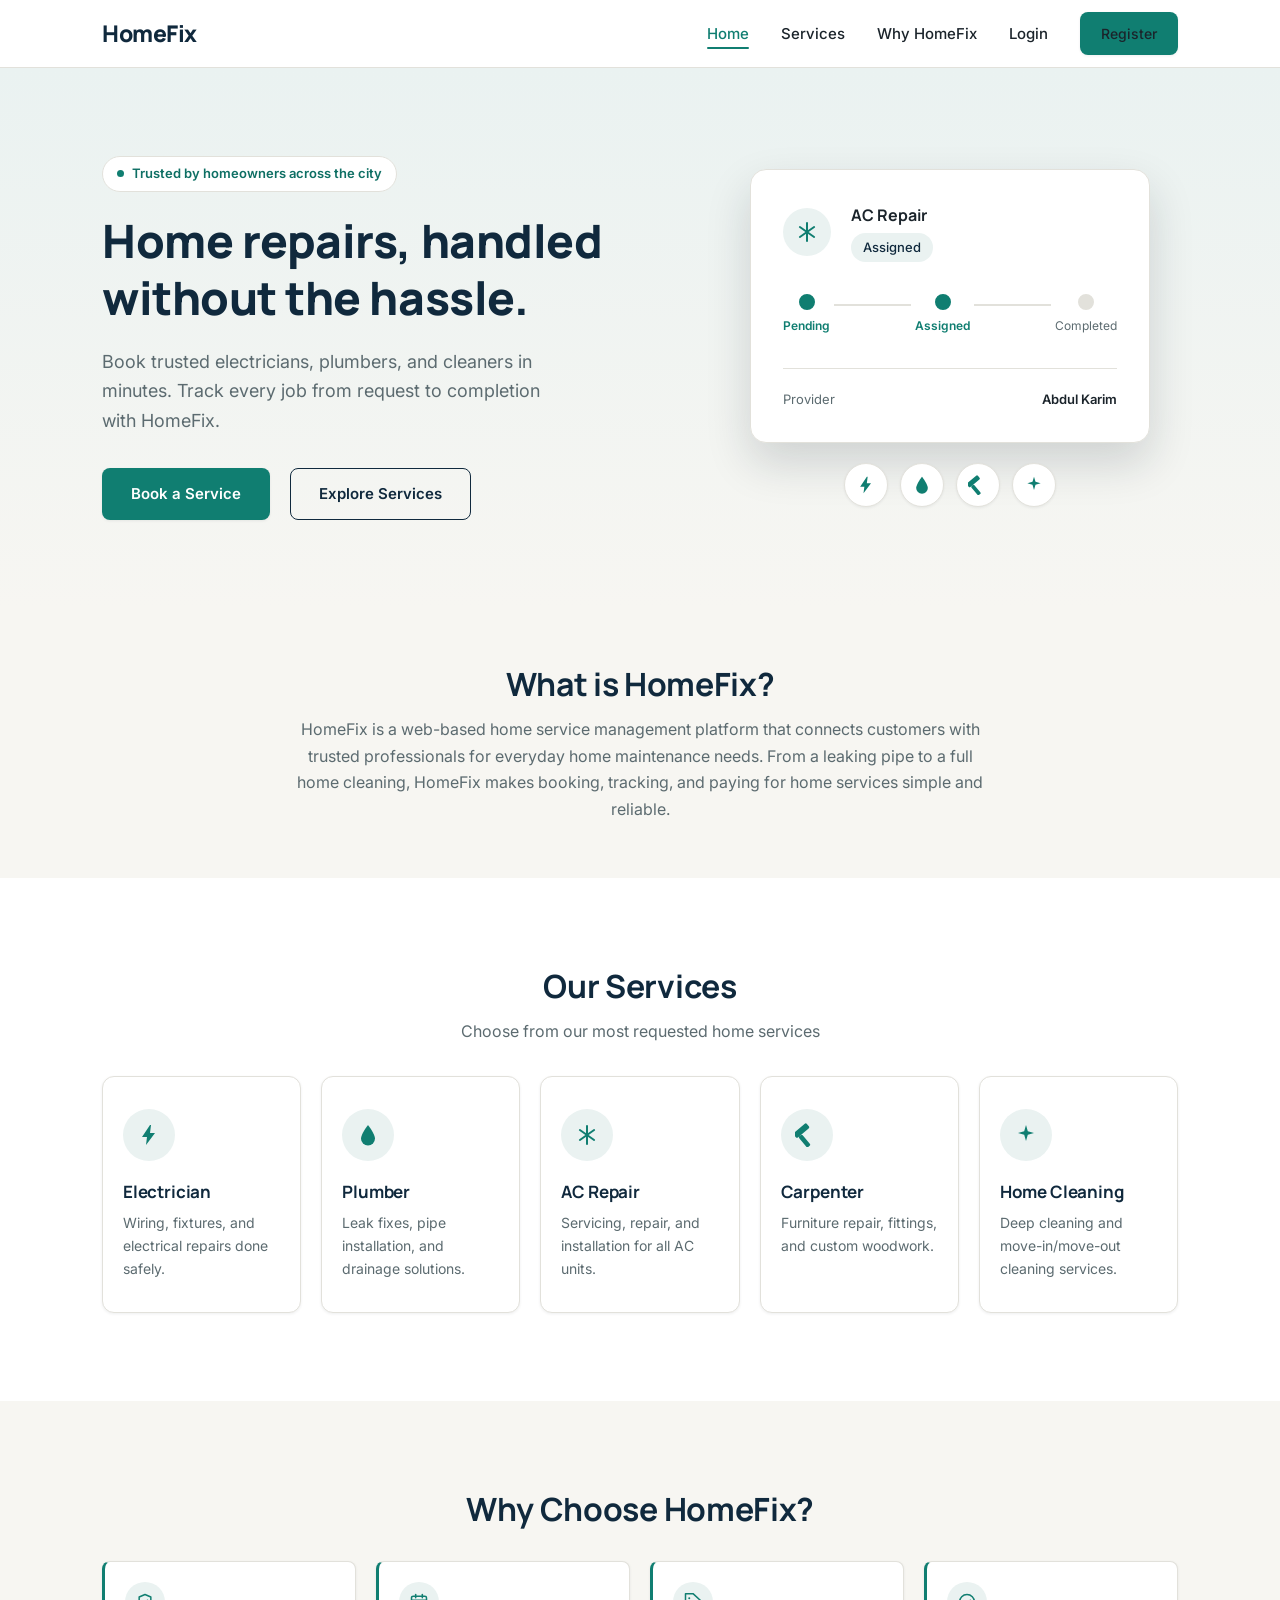
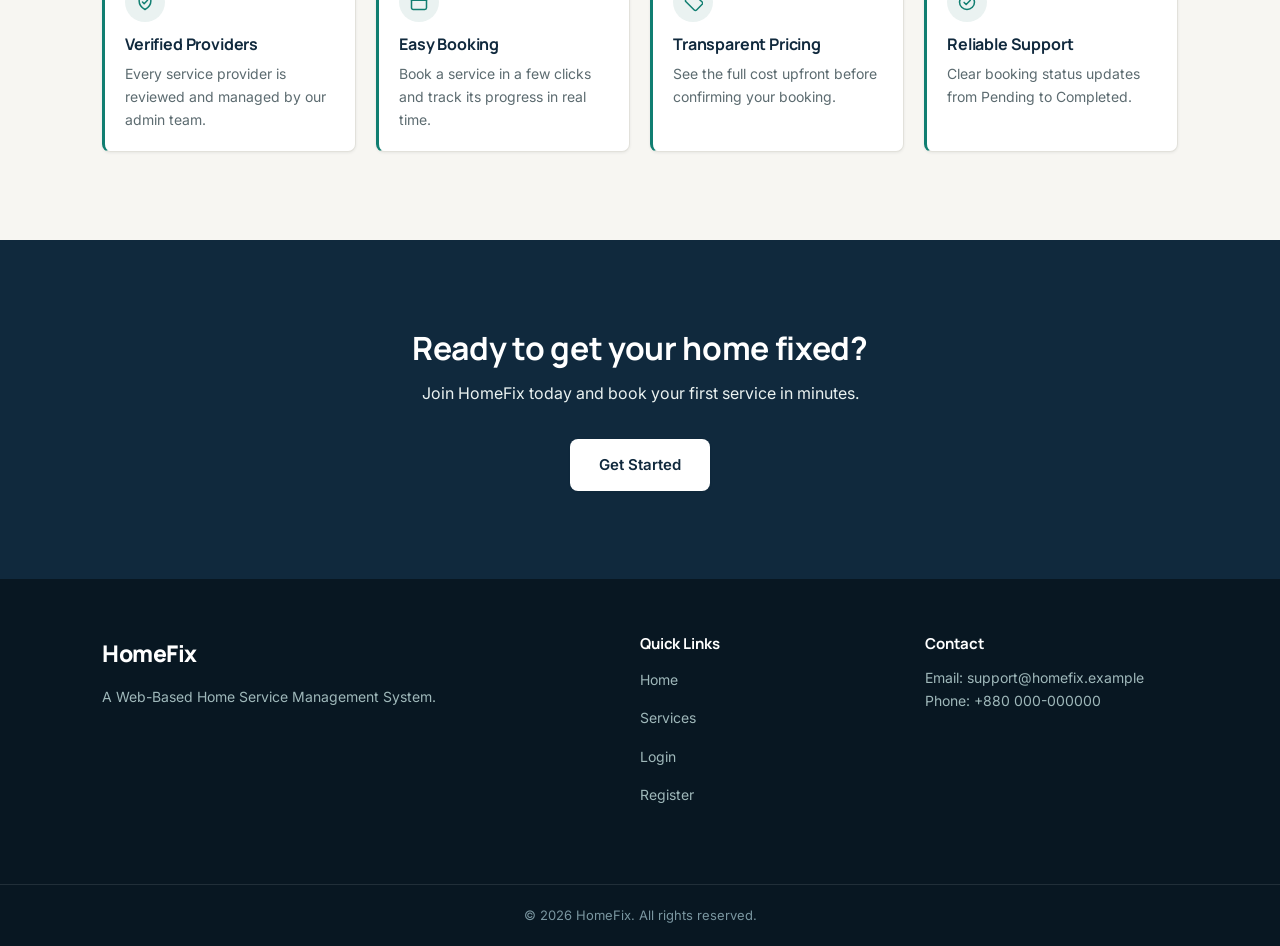
==== index.html @ 68b49975 "Upgrade HomeFix frontend and admin panel" ====
<!DOCTYPE html>
<html lang="en">
<head>
  <meta charset="UTF-8">
  <meta name="viewport" content="width=device-width, initial-scale=1.0">
  <title>HomeFix - Home Service Management System</title>

  <!-- Google Fonts: Manrope for headings, Inter for body text -->
  <link rel="preconnect" href="https://fonts.googleapis.com">
  <link href="https://fonts.googleapis.com/css2?family=Manrope:wght@600;700;800&family=Inter:wght@400;500;600&display=swap" rel="stylesheet">

  <!-- Link to our main stylesheet -->
  <link rel="stylesheet" href="css/style.css">
</head>
<body>

  <!-- ============================= -->
  <!-- HEADER / NAVIGATION BAR       -->
  <!-- ============================= -->
  <header class="site-header">
    <nav class="navbar">

      <!-- Logo / Site name -->
      <a href="index.html" class="logo">HomeFix</a>

      <!-- Navigation links (shown on desktop, toggled on mobile) -->
      <ul class="nav-links" id="navLinks">
        <li><a href="index.html" class="nav-active">Home</a></li>
        <li><a href="#services">Services</a></li>
        <li><a href="#why-us">Why HomeFix</a></li>
        <li><a href="login.html">Login</a></li>
        <li><a href="register.html" class="btn btn-primary">Register</a></li>
      </ul>

      <!-- Hamburger button for mobile menu -->
      <button class="nav-toggle" id="navToggle" aria-label="Toggle navigation menu" aria-expanded="false">
        <span></span>
        <span></span>
        <span></span>
      </button>

    </nav>
  </header>


  <!-- ============================= -->
  <!-- HERO SECTION                  -->
  <!-- ============================= -->
  <section class="hero">
    <div class="container">

      <div class="hero-content">
        <span class="hero-eyebrow">Trusted by homeowners across the city</span>
        <h1>Home repairs, handled without the hassle.</h1>
        <p>
          Book trusted electricians, plumbers, and cleaners in minutes.
          Track every job from request to completion with HomeFix.
        </p>
        <div class="hero-buttons">
          <a href="services.html" class="btn btn-primary">Book a Service</a>
          <a href="#services" class="btn btn-secondary">Explore Services</a>
        </div>
      </div>

      <!-- A small "product preview" card instead of a stock photo -->
      <div class="hero-visual">
        <div class="hero-visual-card">
          <div class="hero-visual-top">
            <div class="hero-visual-icon">
              <svg aria-hidden="true" viewBox="0 0 24 24" fill="none" stroke="currentColor" stroke-width="2" stroke-linecap="round"><line x1="12" y1="3" x2="12" y2="21"/><line x1="4.9" y1="7" x2="19.1" y2="17"/><line x1="19.1" y1="7" x2="4.9" y2="17"/></svg>
            </div>
            <div>
              <strong>AC Repair</strong>
              <span class="badge badge-assigned">Assigned</span>
            </div>
          </div>

          <div class="status-tracker hero-visual-tracker">
            <div class="status-step status-complete" data-step="Pending">
              <span class="status-dot"></span>
              <span class="status-label">Pending</span>
            </div>
            <div class="status-line"></div>
            <div class="status-step status-complete" data-step="Assigned">
              <span class="status-dot"></span>
              <span class="status-label">Assigned</span>
            </div>
            <div class="status-line"></div>
            <div class="status-step" data-step="Completed">
              <span class="status-dot"></span>
              <span class="status-label">Completed</span>
            </div>
          </div>

          <div class="hero-visual-provider">
            <span>Provider</span>
            <strong>Abdul Karim</strong>
          </div>
        </div>

        <div class="hero-visual-chips">
          <span class="hero-visual-chip" title="Electrician">
            <svg aria-hidden="true" viewBox="0 0 24 24" fill="currentColor"><path d="M13 2L5 14h5l-1 8 9-12h-5l1-8z"/></svg>
          </span>
          <span class="hero-visual-chip" title="Plumber">
            <svg aria-hidden="true" viewBox="0 0 24 24" fill="currentColor"><path d="M12 2C12 2 5 11 5 15.5a7 7 0 0 0 14 0C19 11 12 2 12 2z"/></svg>
          </span>
          <span class="hero-visual-chip" title="Carpenter">
            <svg aria-hidden="true" viewBox="0 0 24 24" fill="currentColor"><g transform="rotate(-40 12 12)"><rect x="2" y="2" width="17" height="6" rx="1.5"/><rect x="4" y="8" width="4.5" height="14" rx="1.5"/></g></svg>
          </span>
          <span class="hero-visual-chip" title="Home Cleaning">
            <svg aria-hidden="true" viewBox="0 0 24 24" fill="currentColor"><path d="M12 2l1.8 6.2L20 10l-6.2 1.8L12 18l-1.8-6.2L4 10l6.2-1.8z"/></svg>
          </span>
        </div>
      </div>

    </div>
  </section>


  <!-- ============================= -->
  <!-- SHORT INTRODUCTION SECTION    -->
  <!-- ============================= -->
  <section class="intro">
    <div class="container">
      <h2>What is HomeFix?</h2>
      <p>
        HomeFix is a web-based home service management platform that connects
        customers with trusted professionals for everyday home maintenance needs.
        From a leaking pipe to a full home cleaning, HomeFix makes booking,
        tracking, and paying for home services simple and reliable.
      </p>
    </div>
  </section>


  <!-- ============================= -->
  <!-- SERVICES PREVIEW SECTION      -->
  <!-- ============================= -->
  <section class="services" id="services">
    <div class="container">
      <h2>Our Services</h2>
      <p class="section-subtitle">Choose from our most requested home services</p>

      <div class="services-grid">

        <!-- Service Card: Electrician -->
        <div class="service-card">
          <div class="service-icon"><svg aria-hidden="true" viewBox="0 0 24 24" fill="currentColor" width="24" height="24"><path d="M13 2L5 14h5l-1 8 9-12h-5l1-8z"/></svg></div>
          <h3>Electrician</h3>
          <p>Wiring, fixtures, and electrical repairs done safely.</p>
        </div>

        <!-- Service Card: Plumber -->
        <div class="service-card">
          <div class="service-icon"><svg aria-hidden="true" viewBox="0 0 24 24" fill="currentColor" width="24" height="24"><path d="M12 2C12 2 5 11 5 15.5a7 7 0 0 0 14 0C19 11 12 2 12 2z"/></svg></div>
          <h3>Plumber</h3>
          <p>Leak fixes, pipe installation, and drainage solutions.</p>
        </div>

        <!-- Service Card: AC Repair -->
        <div class="service-card">
          <div class="service-icon"><svg aria-hidden="true" viewBox="0 0 24 24" fill="none" stroke="currentColor" stroke-width="2" stroke-linecap="round" width="24" height="24"><line x1="12" y1="3" x2="12" y2="21"/><line x1="4.9" y1="7" x2="19.1" y2="17"/><line x1="19.1" y1="7" x2="4.9" y2="17"/></svg></div>
          <h3>AC Repair</h3>
          <p>Servicing, repair, and installation for all AC units.</p>
        </div>

        <!-- Service Card: Carpenter -->
        <div class="service-card">
          <div class="service-icon"><svg aria-hidden="true" viewBox="0 0 24 24" fill="currentColor" width="24" height="24"><g transform="rotate(-40 12 12)"><rect x="2" y="2" width="17" height="6" rx="1.5"/><rect x="4" y="8" width="4.5" height="14" rx="1.5"/></g></svg></div>
          <h3>Carpenter</h3>
          <p>Furniture repair, fittings, and custom woodwork.</p>
        </div>

        <!-- Service Card: Home Cleaning -->
        <div class="service-card">
          <div class="service-icon"><svg aria-hidden="true" viewBox="0 0 24 24" fill="currentColor" width="24" height="24"><path d="M12 2l1.8 6.2L20 10l-6.2 1.8L12 18l-1.8-6.2L4 10l6.2-1.8z"/></svg></div>
          <h3>Home Cleaning</h3>
          <p>Deep cleaning and move-in/move-out cleaning services.</p>
        </div>

      </div>
    </div>
  </section>


  <!-- ============================= -->
  <!-- WHY CHOOSE HOMEFIX SECTION    -->
  <!-- ============================= -->
  <section class="why-us" id="why-us">
    <div class="container">
      <h2>Why Choose HomeFix?</h2>

      <div class="why-us-grid">

        <div class="why-card">
          <div class="why-card-icon"><svg aria-hidden="true" viewBox="0 0 24 24" fill="none" stroke="currentColor" stroke-width="1.8" stroke-linecap="round" stroke-linejoin="round"><path d="M12 3l7 3v5c0 5-3.5 8-7 10-3.5-2-7-5-7-10V6z"/><path d="M9 12l2 2 4-4"/></svg></div>
          <h3>Verified Providers</h3>
          <p>Every service provider is reviewed and managed by our admin team.</p>
        </div>

        <div class="why-card">
          <div class="why-card-icon"><svg aria-hidden="true" viewBox="0 0 24 24" fill="none" stroke="currentColor" stroke-width="1.8" stroke-linecap="round" stroke-linejoin="round"><rect x="3" y="5" width="18" height="16" rx="2"/><line x1="3" y1="10" x2="21" y2="10"/><line x1="8" y1="3" x2="8" y2="7"/><line x1="16" y1="3" x2="16" y2="7"/></svg></div>
          <h3>Easy Booking</h3>
          <p>Book a service in a few clicks and track its progress in real time.</p>
        </div>

        <div class="why-card">
          <div class="why-card-icon"><svg aria-hidden="true" viewBox="0 0 24 24" fill="none" stroke="currentColor" stroke-width="1.8" stroke-linecap="round" stroke-linejoin="round"><path d="M12 2H3v9l10.5 10.5a2 2 0 0 0 2.8 0l6.7-6.7a2 2 0 0 0 0-2.8L12 2z"/><circle cx="7.5" cy="7.5" r="1.2" fill="currentColor" stroke="none"/></svg></div>
          <h3>Transparent Pricing</h3>
          <p>See the full cost upfront before confirming your booking.</p>
        </div>

        <div class="why-card">
          <div class="why-card-icon"><svg aria-hidden="true" viewBox="0 0 24 24" fill="none" stroke="currentColor" stroke-width="1.8" stroke-linecap="round" stroke-linejoin="round"><circle cx="12" cy="12" r="9"/><path d="M8.5 12.5l2.5 2.5 5-5"/></svg></div>
          <h3>Reliable Support</h3>
          <p>Clear booking status updates from Pending to Completed.</p>
        </div>

      </div>
    </div>
  </section>


  <!-- ============================= -->
  <!-- CALL-TO-ACTION SECTION        -->
  <!-- ============================= -->
  <section class="cta">
    <div class="container cta-content">
      <h2>Ready to get your home fixed?</h2>
      <p>Join HomeFix today and book your first service in minutes.</p>
      <a href="register.html" class="btn btn-primary">Get Started</a>
    </div>
  </section>


  <!-- ============================= -->
  <!-- FOOTER                        -->
  <!-- ============================= -->
  <footer class="site-footer">
    <div class="container footer-content">

      <div class="footer-brand">
        <span class="logo">HomeFix</span>
        <p>A Web-Based Home Service Management System.</p>
      </div>

      <div class="footer-links">
        <h4>Quick Links</h4>
        <ul>
          <li><a href="index.html">Home</a></li>
          <li><a href="#services">Services</a></li>
          <li><a href="login.html">Login</a></li>
          <li><a href="register.html">Register</a></li>
        </ul>
      </div>

      <div class="footer-contact">
        <h4>Contact</h4>
        <p>Email: support@homefix.example</p>
        <p>Phone: +880 000-000000</p>
      </div>

    </div>

    <p class="footer-bottom">
      &copy; <span id="currentYear"></span> HomeFix. All rights reserved.
    </p>
  </footer>


  <!-- Link to our JavaScript file (placed at the end so the HTML loads first) -->
  <script src="js/store.js"></script>
<script src="js/script.js"></script>
</body>
</html>
---- css/style.css ----
/* =========================================================
   HOMEFIX STYLESHEET
   Organized into sections:
   1. CSS Variables (design system)
   2. Reset & Base styles
   3. Layout helpers
   4. Buttons
   5. Header / Navbar
   6. Hero section
   7. Intro section
   8. Services section
   9. Why Choose Us section
   10. Call To Action section
   11. Footer
   12. Responsive media queries
   13. Auth pages (Login / Register)
   14. Services page (services.html)
   15. Service Details page
   16. Booking page
   17. Payment page
   18. App layout (sidebar, used by Dashboard + Admin)
   19. Customer Dashboard
   20. Admin Dashboard (overview)
   21. Admin Panel management sections
   ========================================================= */


/* =========================================================
   1. CSS VARIABLES
   Change a value here and it updates everywhere it's used.
   ========================================================= */
:root {
  /* ===== Color system =====
     Deep navy (primary) + refined teal (accent) + warm off-white
     background, instead of the old flat blue-on-white palette.
     Semantic names so the intent of each color is obvious at a glance. */
  --primary: #10293D;         /* navy - headers, dark sidebar, strong headings */
  --primary-dark: #081722;    /* darker navy - hover state on dark elements */
  --accent: #107E71;          /* teal - primary buttons, links, active states (WCAG AA on white) */
  --accent-dark: #0E6F64;     /* darker teal - hover state on accent elements */
  --accent-warm: #D98A3D;     /* warm terracotta - used sparingly for highlights */

  --background: #F7F6F2;      /* soft warm off-white - page background */
  --surface: #FFFFFF;         /* card / panel background */
  --surface-alt: #EAF2F1;     /* light teal-tinted background - section fills, hover, selected state */
  --white: #FFFFFF;           /* literal white - text/icons on dark backgrounds */

  --text-primary: #1B242B;    /* charcoal - headings, body text */
  --text-secondary: #5C6B70;  /* muted charcoal-gray - captions, helper text */
  --border: #E2E1DB;          /* soft neutral border */

  --success: #227644;
  --success-dark: #1B5F36;
  --success-bg: #DFF4E6;
  --warning: #945A16;
  --warning-bg: #FBEEDC;
  --danger: #B53A3A;
  --danger-bg: #FBE7E7;

  /* Typography */
  --font-heading: 'Manrope', 'Segoe UI', Arial, sans-serif;
  --font-body: 'Inter', 'Segoe UI', Arial, sans-serif;

  /* Spacing (based on an 8px unit) */
  --space-xs: 8px;
  --space-sm: 12px;
  --space-md: 20px;
  --space-lg: 32px;
  --space-xl: 56px;
  --space-2xl: 88px;

  /* Shared values */
  --radius-sm: 8px;
  --radius: 12px;
  --radius-lg: 16px;
  --max-width: 1140px;

  /* Shadows - used sparingly, not on every element */
  --shadow-sm: 0 1px 3px rgba(16, 32, 45, 0.07);
  --shadow-md: 0 10px 24px rgba(16, 32, 45, 0.10);
  --shadow-lg: 0 20px 45px rgba(16, 32, 45, 0.16);
}


/* =========================================================
   2. RESET & BASE STYLES
   ========================================================= */
* {
  margin: 0;
  padding: 0;
  box-sizing: border-box; /* padding/border no longer add to element width */
}

html {
  scroll-behavior: smooth;
}

body {
  font-family: var(--font-body);
  font-size: 16px;
  color: var(--text-primary);
  background-color: var(--background);
  line-height: 1.65;
  -webkit-font-smoothing: antialiased;
}

h1, h2, h3, h4 {
  font-family: var(--font-heading);
  color: var(--primary);
  line-height: 1.25;
  letter-spacing: -0.01em;
}

p {
  color: var(--text-primary);
}

a {
  text-decoration: none;
  color: inherit;
}

ul {
  list-style: none;
}

img {
  max-width: 100%;
  display: block;
}

/* Consistent keyboard-focus outline across the whole site. Uses
   :focus-visible so it only shows for keyboard navigation, not
   every mouse click - matches the new accent color instead of
   leaving it to each browser's inconsistent default. */
a:focus-visible,
button:focus-visible,
input:focus-visible,
textarea:focus-visible,
select:focus-visible {
  outline: 2px solid var(--accent);
  outline-offset: 2px;
}


/* =========================================================
   3. LAYOUT HELPERS
   ========================================================= */

/* Centers content and keeps a max width on large screens */
.container {
  max-width: var(--max-width);
  margin: 0 auto;
  padding: 0 var(--space-lg);
}

/* Generic section spacing so every section feels consistent */
section {
  padding: var(--space-2xl) 0;
}

.section-subtitle {
  color: var(--text-secondary);
  font-size: 16px;
  margin-top: -var(--space-sm);
  margin-bottom: var(--space-lg);
}

h2 {
  font-size: 32px;
  font-weight: 700;
  margin-bottom: var(--space-sm);
}


/* =========================================================
   4. BUTTONS
   ========================================================= */
.btn {
  display: inline-flex;
  align-items: center;
  justify-content: center;
  padding: 13px 28px;
  border-radius: var(--radius-sm);
  font-family: var(--font-body);
  font-weight: 600;
  font-size: 15px;
  cursor: pointer;
  border: 1.5px solid transparent;
  transition: background-color 0.2s ease, border-color 0.2s ease,
              transform 0.15s ease, box-shadow 0.2s ease;
}

.btn-primary {
  background-color: var(--accent);
  color: var(--white);
  box-shadow: var(--shadow-sm);
}

.btn-primary:hover {
  background-color: var(--accent-dark);
  transform: translateY(-2px);
  box-shadow: var(--shadow-md);
}

.btn-secondary {
  background-color: transparent;
  color: var(--primary);
  border-color: var(--primary);
}

.btn-secondary:hover {
  background-color: var(--surface-alt);
  transform: translateY(-2px);
}


/* =========================================================
   5. HEADER / NAVBAR
   ========================================================= */
.site-header {
  background-color: var(--white);
  border-bottom: 1px solid var(--border);
  position: sticky;
  top: 0;
  z-index: 100;
}

.navbar {
  max-width: var(--max-width);
  margin: 0 auto;
  padding: var(--space-sm) var(--space-lg);
  display: flex;
  align-items: center;
  justify-content: space-between;
}

.logo {
  font-family: var(--font-heading);
  font-size: 23px;
  font-weight: 800;
  color: var(--primary);
  letter-spacing: -0.02em;
}

.nav-links {
  display: flex;
  align-items: center;
  gap: var(--space-lg);
}

.nav-links a {
  position: relative;
  font-size: 15px;
  font-weight: 500;
  color: var(--text-primary);
  transition: color 0.2s ease;
}

.nav-links a:hover {
  color: var(--accent);
}

/* Marks the current page in the top navbar - a small underline dash
   rather than a full color swap, so it stays subtle */
.nav-links a.nav-active {
  color: var(--accent);
}

.nav-links a.nav-active::after {
  content: "";
  position: absolute;
  left: 0;
  right: 0;
  bottom: -6px;
  height: 2px;
  border-radius: 2px;
  background-color: var(--accent);
}

/* Register button sits inside the nav, so it needs a tighter fit
   than the large hero/CTA buttons */
.nav-links .btn {
  padding: 9px 20px;
  font-size: 14px;
}

.nav-links .btn:hover {
  transform: none; /* keep the nav button steady, only the color shifts */
}

/* Hamburger menu button (hidden on desktop, shown on mobile) */
.nav-toggle {
  display: none;
  flex-direction: column;
  justify-content: space-between;
  width: 26px;
  height: 18px;
  background: none;
  border: none;
  cursor: pointer;
  padding: 0;
}

.nav-toggle span {
  display: block;
  height: 2.5px;
  width: 100%;
  background-color: var(--primary);
  border-radius: 2px;
  transition: transform 0.2s ease;
}


/* =========================================================
   6. HERO SECTION
   ========================================================= */
.hero {
  background: linear-gradient(180deg, var(--surface-alt) 0%, var(--background) 100%);
  padding: var(--space-2xl) 0;
  overflow: hidden;
}

.hero .container {
  display: flex;
  align-items: center;
  gap: var(--space-2xl);
}

.hero-content {
  flex: 1 1 480px;
  max-width: 560px;
  animation: heroFadeUp 0.6s ease both;
}

.hero-eyebrow {
  display: inline-flex;
  align-items: center;
  gap: 8px;
  font-family: var(--font-body);
  font-size: 13px;
  font-weight: 600;
  color: var(--accent-dark);
  background-color: var(--surface);
  border: 1px solid var(--border);
  padding: 6px 14px;
  border-radius: 999px;
  margin-bottom: var(--space-md);
}

.hero-eyebrow::before {
  content: "";
  width: 7px;
  height: 7px;
  border-radius: 50%;
  background-color: var(--accent);
  flex-shrink: 0;
}

.hero h1 {
  font-size: 46px;
  font-weight: 800;
  margin-bottom: var(--space-md);
}

.hero p {
  font-size: 18px;
  color: var(--text-secondary);
  margin-bottom: var(--space-lg);
  max-width: 460px;
}

.hero-buttons {
  display: flex;
  gap: var(--space-md);
  flex-wrap: wrap;
}

/* ----- Hero visual: a small "product preview" card instead of a stock photo ----- */
.hero-visual {
  flex: 1 1 380px;
  max-width: 400px;
  animation: heroFadeUp 0.7s ease 0.1s both;
}

.hero-visual-card {
  background-color: var(--surface);
  border: 1px solid var(--border);
  border-radius: var(--radius-lg);
  box-shadow: var(--shadow-lg);
  padding: var(--space-lg);
}

.hero-visual-top {
  display: flex;
  align-items: center;
  gap: var(--space-md);
  margin-bottom: var(--space-lg);
}

.hero-visual-icon {
  width: 48px;
  height: 48px;
  flex-shrink: 0;
  display: flex;
  align-items: center;
  justify-content: center;
  color: var(--accent);
  background-color: var(--surface-alt);
  border-radius: 50%;
}

.hero-visual-icon svg {
  width: 24px;
  height: 24px;
}

.hero-visual-top strong {
  display: block;
  font-family: var(--font-heading);
  font-size: 16px;
  color: var(--text-primary);
  margin-bottom: 4px;
}

.hero-visual-tracker {
  margin: var(--space-lg) 0;
}

.hero-visual-provider {
  display: flex;
  justify-content: space-between;
  align-items: center;
  padding-top: var(--space-md);
  border-top: 1px solid var(--border);
  font-size: 13px;
  color: var(--text-secondary);
}

.hero-visual-provider strong {
  color: var(--text-primary);
  font-weight: 600;
}

.hero-visual-chips {
  display: flex;
  gap: var(--space-sm);
  margin-top: var(--space-md);
  justify-content: center;
}

.hero-visual-chip {
  width: 44px;
  height: 44px;
  display: flex;
  align-items: center;
  justify-content: center;
  color: var(--accent);
  background-color: var(--surface);
  border: 1px solid var(--border);
  border-radius: 50%;
  box-shadow: var(--shadow-sm);
}

.hero-visual-chip svg {
  width: 20px;
  height: 20px;
}

@keyframes heroFadeUp {
  from { opacity: 0; transform: translateY(14px); }
  to { opacity: 1; transform: translateY(0); }
}

@media (prefers-reduced-motion: reduce) {
  .hero-content, .hero-visual { animation: none; }
}


/* =========================================================
   7. INTRO SECTION
   ========================================================= */
.intro {
  text-align: center;
  padding: var(--space-xl) 0;
}

.intro .container {
  max-width: 760px;
}

.intro p {
  color: var(--text-secondary);
  font-size: 16px;
}


/* =========================================================
   8. SERVICES SECTION
   ========================================================= */
.services {
  background-color: var(--white);
  text-align: center;
}

.services-grid {
  display: grid;
  grid-template-columns: repeat(5, 1fr);
  gap: var(--space-md);
  text-align: left;
  margin-top: var(--space-lg);
}

.service-card {
  background-color: var(--white);
  border: 1px solid var(--border);
  border-radius: var(--radius);
  padding: var(--space-lg) var(--space-md);
  box-shadow: var(--shadow-sm);
  transition: transform 0.2s ease, box-shadow 0.2s ease, border-color 0.2s ease;
}

.service-card:hover {
  transform: translateY(-4px);
  box-shadow: var(--shadow-md);
  border-color: var(--accent);
}

.service-icon {
  width: 52px;
  height: 52px;
  display: flex;
  align-items: center;
  justify-content: center;
  color: var(--accent);
  background-color: var(--surface-alt);
  border-radius: 50%;
  margin-bottom: var(--space-md);
}

.service-icon svg {
  width: 24px;
  height: 24px;
}

.service-card h3 {
  font-size: 17px;
  font-weight: 700;
  margin-bottom: var(--space-xs);
}

.service-card p {
  font-size: 14px;
  color: var(--text-secondary);
}


/* =========================================================
   9. WHY CHOOSE US SECTION
   ========================================================= */
.why-us {
  text-align: center;
}

.why-us-grid {
  display: grid;
  grid-template-columns: repeat(4, 1fr);
  gap: var(--space-md);
  text-align: left;
  margin-top: var(--space-lg);
}

.why-card {
  background-color: var(--white);
  border: 1px solid var(--border);
  border-left: 3px solid var(--accent);
  border-radius: var(--radius-sm);
  padding: var(--space-md) var(--space-md);
  box-shadow: var(--shadow-sm);
  transition: box-shadow 0.2s ease;
}

.why-card-icon {
  width: 40px;
  height: 40px;
  display: flex;
  align-items: center;
  justify-content: center;
  color: var(--accent);
  background-color: var(--surface-alt);
  border-radius: 50%;
  margin-bottom: var(--space-sm);
}

.why-card-icon svg {
  width: 20px;
  height: 20px;
}

.why-card:hover {
  box-shadow: var(--shadow-md);
}

.why-card h3 {
  font-size: 16px;
  font-weight: 700;
  margin-bottom: var(--space-xs);
}

.why-card p {
  font-size: 14px;
  color: var(--text-secondary);
}


/* =========================================================
   10. CALL TO ACTION SECTION
   ========================================================= */
.cta {
  background-color: var(--primary);
  color: var(--white);
  text-align: center;
}

.cta h2 {
  color: var(--white);
  margin-bottom: var(--space-sm);
}

.cta p {
  color: var(--surface-alt);
  font-size: 16px;
  margin-bottom: var(--space-lg);
}

.cta .btn-primary {
  background-color: var(--white);
  color: var(--primary);
}

.cta .btn-primary:hover {
  background-color: var(--surface-alt);
}


/* =========================================================
   11. FOOTER
   ========================================================= */
.site-footer {
  background-color: var(--primary-dark);
  color: var(--surface-alt);
  padding-top: var(--space-xl);
}

.footer-content {
  display: grid;
  grid-template-columns: 2fr 1fr 1fr;
  gap: var(--space-lg);
  padding-bottom: var(--space-lg);
}

.footer-brand .logo {
  color: var(--white);
}

.footer-brand p {
  margin-top: var(--space-sm);
  font-size: 14px;
  color: #9FB8BA;
}

.footer-links h4,
.footer-contact h4 {
  color: var(--white);
  font-family: var(--font-heading);
  margin-bottom: var(--space-sm);
  font-size: 15px;
}

.footer-links ul li {
  margin-bottom: var(--space-sm);
}

.footer-links a,
.footer-contact p {
  font-size: 14px;
  color: #9FB8BA;
  transition: color 0.2s ease;
}

.footer-links a:hover {
  color: var(--white);
}

.footer-bottom {
  text-align: center;
  font-size: 13px;
  color: #7A96A0;
  padding: var(--space-md) 0;
  border-top: 1px solid rgba(255, 255, 255, 0.1);
  margin-top: var(--space-lg);
}


/* =========================================================
   12. RESPONSIVE MEDIA QUERIES
   ========================================================= */

/* Tablet view */
@media (max-width: 992px) {

  .services-grid {
    grid-template-columns: repeat(3, 1fr);
  }

  .why-us-grid {
    grid-template-columns: repeat(2, 1fr);
  }

  .footer-content {
    grid-template-columns: 1fr 1fr;
  }

  .hero h1 {
    font-size: 38px;
  }

  .hero .container {
    flex-direction: column;
    text-align: center;
  }

  .hero-content {
    max-width: 100%;
  }

  .hero p {
    margin-left: auto;
    margin-right: auto;
  }

  .hero-buttons {
    justify-content: center;
  }

  .hero-visual {
    width: 100%;
    max-width: 420px;
  }
}

/* Mobile view */
@media (max-width: 640px) {

  section {
    padding: var(--space-xl) 0;
  }

  .hero {
    padding: var(--space-xl) 0;
  }

  .hero h1 {
    font-size: 30px;
  }

  .hero p {
    font-size: 16px;
  }

  h2 {
    font-size: 26px;
  }

  /* Stack the nav links into a dropdown menu on mobile */
  .nav-links {
    position: absolute;
    top: 100%;
    left: 0;
    right: 0;
    background-color: var(--white);
    flex-direction: column;
    align-items: flex-start;
    gap: 0;
    max-height: 0;
    overflow: hidden;
    transition: max-height 0.3s ease;
    border-bottom: 1px solid var(--border);
    box-shadow: var(--shadow-md);
  }

  .nav-links.open {
    max-height: 320px; /* enough height to show all links when open */
  }

  .nav-links li {
    width: 100%;
    padding: var(--space-sm) var(--space-lg);
    border-top: 1px solid var(--border);
  }

  .nav-links .btn {
    display: inline-flex;
    margin-top: var(--space-xs);
  }

  /* Show the hamburger button on mobile */
  .nav-toggle {
    display: flex;
  }

  .services-grid {
    grid-template-columns: 1fr;
  }

  .why-us-grid {
    grid-template-columns: 1fr;
  }

  .footer-content {
    grid-template-columns: 1fr;
  }
}


/* =========================================================
   13. AUTH PAGES (Login / Register)
   Shared styles for the centered form-card layout used by
   both login.html and register.html.
   ========================================================= */

.auth-section {
  padding: var(--space-2xl) 0;
  display: flex;
  justify-content: center;
}

.auth-container {
  display: flex;
  flex-direction: column;
  align-items: center;
}

.auth-card {
  width: 100%;
  max-width: 420px;
  background-color: var(--white);
  border: 1px solid var(--border);
  border-radius: var(--radius-lg);
  box-shadow: var(--shadow-md);
  padding: var(--space-lg) var(--space-lg);
}

.auth-card-header {
  text-align: center;
  margin-bottom: var(--space-lg);
}

.auth-card-icon {
  width: 52px;
  height: 52px;
  display: flex;
  align-items: center;
  justify-content: center;
  color: var(--accent);
  background-color: var(--surface-alt);
  border-radius: 50%;
  margin: 0 auto var(--space-md);
}

.auth-card-icon svg {
  width: 24px;
  height: 24px;
}

.auth-card-header h1 {
  font-size: 26px;
  margin-bottom: var(--space-xs);
}

.auth-card-header p {
  color: var(--text-secondary);
  font-size: 14px;
}

/* Form layout shared by every field */
.auth-form {
  display: flex;
  flex-direction: column;
  gap: var(--space-md);
}

.form-field {
  display: flex;
  flex-direction: column;
}

.form-field label {
  font-size: 13px;
  font-weight: 600;
  color: var(--text-primary);
  margin-bottom: var(--space-xs);
}

.form-field input,
.form-field textarea {
  font-family: var(--font-body);
  font-size: 15px;
  padding: 12px 14px;
  border: 1.5px solid var(--border);
  border-radius: var(--radius-sm);
  background-color: var(--white);
  color: var(--text-primary);
  transition: border-color 0.2s ease, background-color 0.2s ease;
}

.form-field textarea {
  resize: vertical;
  min-height: 64px;
}

.form-field input::placeholder,
.form-field textarea::placeholder {
  color: #A0AEC0;
}

.form-field input:focus,
.form-field textarea:focus {
  outline: none;
  border-color: var(--accent);
  background-color: var(--surface-alt);
}

/* Highlight a field red when validation fails */
.form-field input.invalid,
.form-field textarea.invalid {
  border-color: var(--danger);
}

/* Slightly wider card for forms with more fields, like Register */
.auth-card-wide {
  max-width: 480px;
}

.field-error {
  display: block;
  font-size: 12px;
  color: var(--danger);
  min-height: 16px;
  margin-top: 4px;
}

/* Row that holds "Remember me" on the left and "Forgot password" on the right */
.form-row-between {
  display: flex;
  align-items: center;
  justify-content: space-between;
  flex-wrap: wrap;
  gap: var(--space-xs);
}

.checkbox-field {
  display: flex;
  align-items: center;
  gap: 8px;
  font-size: 14px;
  color: var(--text-secondary);
  cursor: pointer;
}

.checkbox-field input {
  width: 16px;
  height: 16px;
  accent-color: var(--accent);
  cursor: pointer;
}

.link-muted {
  font-size: 13px;
  color: var(--accent);
  font-weight: 500;
}

.link-muted:hover {
  text-decoration: underline;
}

.btn-block {
  width: 100%;
  margin-top: var(--space-xs);
}

.form-success {
  font-size: 13px;
  color: var(--success);
  text-align: center;
  min-height: 16px;
}

.auth-switch {
  text-align: center;
  font-size: 14px;
  color: var(--text-secondary);
  margin-top: var(--space-lg);
}

.auth-switch a {
  color: var(--accent);
  font-weight: 600;
}

.auth-switch a:hover {
  text-decoration: underline;
}

.auth-back-link {
  margin-top: var(--space-md);
  text-align: center;
}

.auth-back-link a {
  font-size: 14px;
  color: var(--text-secondary);
}

.auth-back-link a:hover {
  color: var(--primary);
}

/* Auth card on small screens: less outer padding, edge-to-edge feel */
@media (max-width: 480px) {
  .auth-card {
    padding: var(--space-lg) var(--space-md);
  }
}


/* =========================================================
   14. SERVICES PAGE (services.html)
   The homepage already has a lightweight ".service-card"
   preview. This section adds a fuller card style for the
   dedicated Services page, which also shows a price and
   two action buttons - without changing the homepage cards.
   ========================================================= */

/* Simple banner-style header used at the top of inner pages */
.page-header {
  background: linear-gradient(180deg, var(--surface-alt) 0%, var(--background) 100%);
  text-align: center;
  padding: var(--space-xl) 0;
}

.page-header h1 {
  font-size: 34px;
  margin-bottom: var(--space-xs);
}

.page-header p {
  color: var(--text-secondary);
  font-size: 16px;
}

/* ----- Booking flow stepper: Service -> Details -> Payment -> Confirmation ----- */
.flow-stepper {
  display: flex;
  align-items: flex-start;
  justify-content: center;
  gap: 0;
  max-width: 520px;
  margin: var(--space-lg) auto 0;
}

.flow-step {
  display: flex;
  flex-direction: column;
  align-items: center;
  gap: 6px;
  flex: 0 0 auto;
}

.flow-step-dot {
  width: 26px;
  height: 26px;
  display: flex;
  align-items: center;
  justify-content: center;
  border-radius: 50%;
  background-color: var(--surface);
  border: 2px solid var(--border);
  color: var(--text-secondary);
  font-family: var(--font-heading);
  font-size: 12px;
  font-weight: 700;
}

.flow-step-label {
  font-size: 12px;
  color: var(--text-secondary);
  white-space: nowrap;
}

.flow-line {
  flex: 1 1 40px;
  height: 2px;
  background-color: var(--border);
  margin: 12px 4px 0;
}

/* Completed steps: filled accent with a checkmark */
.flow-step.is-done .flow-step-dot {
  background-color: var(--accent);
  border-color: var(--accent);
  color: var(--white);
}

.flow-step.is-done .flow-step-label {
  color: var(--text-primary);
}

.flow-line.is-done {
  background-color: var(--accent);
}

/* Current step: outlined in accent, not filled */
.flow-step.is-current .flow-step-dot {
  border-color: var(--accent);
  color: var(--accent);
}

.flow-step.is-current .flow-step-label {
  color: var(--accent);
  font-weight: 600;
}

@media (max-width: 480px) {
  .flow-step-label {
    display: none; /* keep just the numbered dots on very small screens */
  }
}

/* Tighter variant used inside the narrow payment confirmation box */
.flow-stepper-compact {
  max-width: 100%;
  margin-bottom: var(--space-lg);
}

.flow-stepper-compact .flow-step-dot {
  width: 22px;
  height: 22px;
}

.flow-stepper-compact .flow-step-label {
  font-size: 11px;
}

.services-page {
  padding-top: var(--space-xl);
}

/* Grid for the full services list: 3 columns on desktop */
.services-grid-full {
  display: grid;
  grid-template-columns: repeat(3, 1fr);
  gap: var(--space-lg);
}

.service-card-full {
  background-color: var(--white);
  border: 1px solid var(--border);
  border-radius: var(--radius);
  overflow: hidden;
  box-shadow: var(--shadow-sm);
  transition: transform 0.2s ease, box-shadow 0.2s ease;
  display: flex;
  flex-direction: column;
}

.service-card-full:hover {
  transform: translateY(-4px);
  box-shadow: var(--shadow-md);
}

/* Placeholder "image" area - a colored panel with a large icon.
   Using colored panels instead of external photos keeps the
   page fast, dependency-free, and safe to host on GitHub Pages. */
.service-card-image {
  height: 140px;
  display: flex;
  align-items: center;
  justify-content: center;
  color: var(--accent);
}

.service-card-image svg {
  width: 48px;
  height: 48px;
}

.service-img-electrician { background-color: #FEF3E2; }
.service-img-plumber     { background-color: #E4EFEE; }
.service-img-ac          { background-color: #E8F8F5; }
.service-img-carpenter   { background-color: #F5EBE0; }
.service-img-cleaning    { background-color: #E9F2F1; }

.service-card-body {
  padding: var(--space-md) var(--space-md) var(--space-lg);
  display: flex;
  flex-direction: column;
  flex-grow: 1;
}

.service-card-body h3 {
  font-size: 19px;
  margin-bottom: var(--space-xs);
}

.service-card-body p {
  font-size: 14px;
  color: var(--text-secondary);
  margin-bottom: var(--space-sm);
}

.service-price {
  font-size: 14px;
  color: var(--text-primary);
  margin-bottom: var(--space-md);
}

.service-price strong {
  color: var(--accent);
  font-size: 16px;
}

.service-card-actions {
  display: flex;
  gap: var(--space-sm);
  margin-top: auto; /* pushes the buttons to the bottom of the card */
}

.service-card-actions .btn {
  flex: 1;
}

/* Smaller button variant for card actions, so two buttons fit side by side */
.btn-sm {
  padding: 10px 16px;
  font-size: 13px;
}


/* Tablet and mobile adjustments for the services grid */
@media (max-width: 900px) {
  .services-grid-full {
    grid-template-columns: repeat(2, 1fr);
  }
}

@media (max-width: 600px) {
  .services-grid-full {
    grid-template-columns: 1fr;
  }

  .service-card-actions {
    flex-direction: column;
  }
}


/* =========================================================
   15. SERVICE DETAILS PAGE (service-details.html)
   ========================================================= */

.details-page {
  padding-top: var(--space-xl);
}

.details-grid {
  display: grid;
  grid-template-columns: 300px 1fr;
  gap: var(--space-lg);
  align-items: start;
}

/* ----- Left column: image + quick facts + buttons ----- */
.details-side {
  background-color: var(--white);
  border: 1px solid var(--border);
  border-radius: var(--radius);
  overflow: hidden;
  box-shadow: var(--shadow-sm);
}

.details-image {
  height: 160px;
  color: var(--accent);
  border-radius: 0; /* overrides the smaller radius used on card previews */
}

.details-image svg {
  width: 64px;
  height: 64px;
}

.details-facts {
  padding: var(--space-md);
  border-bottom: 1px solid var(--border);
}

.details-fact {
  display: flex;
  flex-direction: column;
  margin-bottom: var(--space-md);
}

.details-fact:last-child {
  margin-bottom: 0;
}

.details-fact-label {
  font-size: 12px;
  color: var(--text-secondary);
  margin-bottom: 2px;
}

.details-fact-value {
  font-size: 16px;
  font-weight: 700;
  color: var(--primary);
}

.details-side .btn {
  display: block;
  margin: var(--space-sm) var(--space-md) 0;
  width: calc(100% - (var(--space-md) * 2));
}

.details-back-btn {
  margin-bottom: var(--space-md);
}

/* ----- Right column: description, includes, notes ----- */
.details-main {
  display: flex;
  flex-direction: column;
  gap: var(--space-lg);
}

.details-block {
  background-color: var(--white);
  border: 1px solid var(--border);
  border-radius: var(--radius);
  padding: var(--space-lg);
  box-shadow: var(--shadow-sm);
}

.details-block h2 {
  font-size: 19px;
  margin-bottom: var(--space-sm);
}

.details-block p {
  color: var(--text-secondary);
  font-size: 15px;
}

.details-list {
  display: flex;
  flex-direction: column;
  gap: var(--space-sm);
}

.details-list li {
  font-size: 15px;
  color: var(--text-primary);
  padding-left: 24px;
  position: relative;
}

/* Simple checkmark before each included item, drawn with CSS only */
.details-list li::before {
  content: "✓";
  position: absolute;
  left: 0;
  color: var(--accent);
  font-weight: 700;
}

.details-notes {
  background-color: var(--surface-alt);
  border-color: var(--surface-alt);
}

.details-notes p {
  color: var(--primary);
}


/* Responsive: stack the two columns on smaller screens */
@media (max-width: 800px) {
  .details-grid {
    grid-template-columns: 1fr;
  }
}


/* =========================================================
   16. BOOKING PAGE (booking.html)
   ========================================================= */

.booking-page {
  padding-top: var(--space-xl);
}

.booking-grid {
  display: grid;
  grid-template-columns: 1fr 320px;
  gap: var(--space-lg);
  align-items: start;
}

/* ----- Selected service read-only box ----- */
.selected-service {
  display: flex;
  align-items: center;
  gap: var(--space-md);
  background-color: var(--surface-alt);
  border: 1px solid var(--border);
  border-radius: var(--radius);
  padding: var(--space-md);
  margin-bottom: var(--space-lg);
}

.selected-service-icon {
  width: 48px;
  height: 48px;
  flex-shrink: 0;
  display: flex;
  align-items: center;
  justify-content: center;
  color: var(--accent);
  background-color: var(--white);
  border-radius: 50%;
}

.selected-service-icon svg {
  width: 24px;
  height: 24px;
}

.selected-service-info {
  display: flex;
  flex-direction: column;
  flex-grow: 1;
}

.selected-service-label {
  font-size: 12px;
  color: var(--text-secondary);
}

.selected-service-name {
  font-size: 16px;
  font-weight: 700;
  color: var(--primary);
}

/* ----- Booking form card ----- */
.booking-form-wrap {
  background-color: var(--white);
  border: 1px solid var(--border);
  border-radius: var(--radius);
  padding: var(--space-lg);
  box-shadow: var(--shadow-sm);
}

.booking-form {
  display: flex;
  flex-direction: column;
  gap: var(--space-md);
}

/* Places Preferred Date and Preferred Time side by side */
.form-field-row {
  display: grid;
  grid-template-columns: 1fr 1fr;
  gap: var(--space-md);
}

.optional-tag {
  color: var(--text-secondary);
  font-weight: 400;
  font-size: 12px;
}

/* ----- Booking summary side panel ----- */
.booking-summary {
  background-color: var(--white);
  border: 1px solid var(--border);
  border-radius: var(--radius);
  padding: var(--space-lg);
  box-shadow: var(--shadow-sm);
  position: sticky;
  top: 90px; /* stays in view below the sticky navbar while scrolling the form */
}

.booking-summary h2 {
  font-size: 18px;
  margin-bottom: var(--space-md);
}

.summary-row {
  display: flex;
  justify-content: space-between;
  gap: var(--space-sm);
  font-size: 13px;
  padding: 10px 0;
  border-bottom: 1px solid var(--border);
}

.summary-row span:first-child {
  color: var(--text-secondary);
  flex-shrink: 0;
}

.summary-row span:last-child {
  color: var(--text-primary);
  font-weight: 500;
  text-align: right;
  word-break: break-word;
}

.summary-row-total {
  border-bottom: none;
  margin-top: var(--space-xs);
  padding-top: var(--space-sm);
  border-top: 1.5px solid var(--border);
}

.summary-row-total span:last-child {
  color: var(--accent);
  font-weight: 700;
  font-size: 15px;
}

.summary-note {
  font-size: 12px;
  color: var(--text-secondary);
  margin-top: var(--space-md);
}


/* Responsive: stack the form and summary panel on smaller screens */
@media (max-width: 900px) {
  .booking-grid {
    grid-template-columns: 1fr;
  }

  .booking-summary {
    position: static;
  }
}

@media (max-width: 600px) {
  .form-field-row {
    grid-template-columns: 1fr;
  }

  .selected-service {
    flex-wrap: wrap;
  }
}


/* =========================================================
   17. PAYMENT PAGE (payment.html)
   ========================================================= */

.payment-page {
  padding-top: var(--space-xl);
}

.payment-grid {
  display: grid;
  grid-template-columns: 1fr 320px;
  gap: var(--space-lg);
  align-items: start;
}

.payment-main {
  display: flex;
  flex-direction: column;
  gap: var(--space-lg);
}

/* ----- Payment method selector cards ----- */
.method-options {
  display: grid;
  grid-template-columns: repeat(3, 1fr);
  gap: var(--space-sm);
  margin-bottom: var(--space-md);
}

.method-card {
  display: flex;
  flex-direction: column;
  align-items: center;
  gap: 6px;
  text-align: center;
  padding: var(--space-md) var(--space-sm);
  border: 1.5px solid var(--border);
  border-radius: var(--radius-sm);
  font-size: 13px;
  font-weight: 500;
  color: var(--text-primary);
  cursor: pointer;
  transition: border-color 0.2s ease, background-color 0.2s ease;
}

.method-card input[type="radio"] {
  /* The radio input is still present for accessibility/keyboard use,
     but the card itself (not a visible dot) shows the selected state */
  position: absolute;
  opacity: 0;
  width: 0;
  height: 0;
}

.method-card .method-icon {
  display: flex;
}

.method-card .method-icon svg {
  width: 22px;
  height: 22px;
}

.method-card.selected {
  border-color: var(--accent);
  background-color: var(--surface-alt);
  color: var(--accent);
}

.payment-fields {
  margin-top: var(--space-sm);
}

.cash-note {
  font-size: 14px;
  color: var(--text-secondary);
  background-color: var(--surface-alt);
  border-radius: var(--radius-sm);
  padding: var(--space-sm) var(--space-md);
  margin-top: var(--space-sm);
}


/* ----- Status badges (reused on future dashboard/status pages too) ----- */
.badge {
  display: inline-block;
  padding: 4px 12px;
  border-radius: 999px;
  font-size: 13px;
  font-weight: 500;
}

.badge-pending {
  background-color: var(--warning-bg);
  color: var(--warning);
}

.badge-assigned {
  background-color: var(--surface-alt);
  color: var(--primary);
}

.badge-completed {
  background-color: var(--success-bg);
  color: var(--success);
}


/* ----- Empty state (shown if no booking was found) ----- */
.empty-state {
  padding: var(--space-2xl) 0;
}

.empty-state-box {
  max-width: 420px;
  margin: 0 auto;
  text-align: center;
  background-color: var(--white);
  border: 1px solid var(--border);
  border-radius: var(--radius);
  padding: var(--space-lg);
  box-shadow: var(--shadow-sm);
}

.empty-state-box p {
  color: var(--text-secondary);
  margin: var(--space-sm) 0 var(--space-lg);
}


/* ----- Payment confirmation screen ----- */
.confirmation-page {
  padding: var(--space-2xl) 0;
}

.confirmation-box {
  max-width: 440px;
  margin: 0 auto;
  text-align: center;
  background-color: var(--white);
  border: 1px solid var(--border);
  border-radius: var(--radius-lg);
  box-shadow: var(--shadow-md);
  padding: var(--space-xl) var(--space-lg);
}

.confirmation-icon {
  width: 56px;
  height: 56px;
  display: flex;
  align-items: center;
  justify-content: center;
  margin: 0 auto var(--space-md);
  background-color: var(--success-bg);
  color: var(--success);
  border-radius: 50%;
}

.confirmation-box h1 {
  font-size: 24px;
  margin-bottom: var(--space-xs);
}

.confirmation-box > p {
  color: var(--text-secondary);
  font-size: 14px;
  margin-bottom: var(--space-lg);
}

.confirmation-details {
  text-align: left;
  margin-bottom: var(--space-lg);
}


/* Responsive adjustments for the payment page */
@media (max-width: 900px) {
  .payment-grid {
    grid-template-columns: 1fr;
  }
}

@media (max-width: 600px) {
  .method-options {
    grid-template-columns: 1fr;
  }
}


/* =========================================================
   18. APP LAYOUT (Sidebar) - used by Dashboard and,
   later, the Admin pages.
   ========================================================= */

.app-layout {
  display: flex;
  min-height: 100vh;
}

.app-sidebar {
  width: 240px;
  flex-shrink: 0;
  background-color: var(--white);
  border-right: 1px solid var(--border);
  padding: var(--space-lg) 0;
  display: flex;
  flex-direction: column;
  position: sticky;
  top: 0;
  height: 100vh;
}

.app-sidebar-logo {
  padding: 0 var(--space-lg) var(--space-lg);
}

.app-sidebar-nav {
  display: flex;
  flex-direction: column;
  flex-grow: 1;
}

.app-nav-link {
  padding: 12px var(--space-lg);
  font-size: 14px;
  font-weight: 500;
  color: var(--text-secondary);
  border-left: 3px solid transparent;
  text-align: left;
  background: none;
  border-top: none;
  border-right: none;
  border-bottom: none;
  cursor: pointer;
  font-family: var(--font-body);
}

.app-nav-link:hover {
  color: var(--accent);
  background-color: var(--surface-alt);
}

.app-nav-link.active {
  color: var(--accent);
  background-color: var(--surface-alt);
  border-left-color: var(--accent);
  font-weight: 600;
}

.app-logout-btn {
  margin-top: auto;
  color: var(--danger);
}

.app-logout-btn:hover {
  background-color: var(--danger-bg);
  color: var(--danger);
}

.app-main {
  flex-grow: 1;
  padding: var(--space-lg) var(--space-xl);
  max-width: 1100px;
}


/* =========================================================
   19. CUSTOMER DASHBOARD (dashboard.html)
   ========================================================= */

.dash-welcome {
  margin-bottom: var(--space-lg);
}

.dash-welcome h1 {
  font-size: 26px;
  margin-bottom: 4px;
}

.dash-welcome p {
  color: var(--text-secondary);
  font-size: 15px;
}

.dash-grid {
  display: grid;
  grid-template-columns: 1fr 1fr;
  gap: var(--space-lg);
}

.dash-card {
  background-color: var(--white);
  border: 1px solid var(--border);
  border-radius: var(--radius);
  padding: var(--space-lg);
  box-shadow: var(--shadow-sm);
}

.dash-card-header {
  display: flex;
  align-items: center;
  justify-content: space-between;
  margin-bottom: var(--space-md);
}

.dash-card-header h2 {
  font-size: 17px;
}

/* ----- Profile summary card ----- */
.profile-summary {
  display: flex;
  flex-direction: column;
  align-items: center;
  text-align: center;
  gap: var(--space-sm);
}

.profile-avatar {
  width: 64px;
  height: 64px;
  border-radius: 50%;
  background-color: var(--surface-alt);
  color: var(--primary);
  display: flex;
  align-items: center;
  justify-content: center;
  font-size: 22px;
  font-weight: 700;
  font-family: var(--font-heading);
}

.profile-info h3 {
  font-size: 17px;
  margin-bottom: 2px;
}

.profile-info p {
  font-size: 13px;
  color: var(--text-secondary);
}

/* ----- Current booking card ----- */
.current-booking-info {
  margin-bottom: var(--space-md);
}

/* Booking status tracker: 3 dots connected by lines */
.status-tracker {
  display: flex;
  align-items: center;
  margin: var(--space-md) 0 var(--space-lg);
}

.status-step {
  display: flex;
  flex-direction: column;
  align-items: center;
  gap: 6px;
}

.status-dot {
  width: 16px;
  height: 16px;
  border-radius: 50%;
  background-color: var(--border);
  border: 2px solid var(--border);
}

.status-label {
  font-size: 12px;
  color: var(--text-secondary);
}

.status-line {
  flex-grow: 1;
  height: 2px;
  background-color: var(--border);
  margin: 0 4px;
  margin-bottom: 20px; /* aligns with the dots, not the labels below them */
}

/* Completed steps turn blue so progress is visible at a glance */
.status-step.status-complete .status-dot {
  background-color: var(--accent);
  border-color: var(--accent);
}

.status-step.status-complete .status-label {
  color: var(--accent);
  font-weight: 600;
}

/* ----- Tables shared by Booking History + Payment Information ----- */
.booking-history-card,
.payment-info-card {
  grid-column: span 2;
}

.dash-table-wrap {
  overflow-x: auto;
}

.dash-table {
  width: 100%;
  border-collapse: collapse;
}

.dash-table th {
  text-align: left;
  font-size: 12px;
  font-weight: 600;
  color: var(--text-secondary);
  background-color: var(--surface-alt);
  padding: 10px 12px;
}

.dash-table td {
  padding: 12px;
  font-size: 14px;
  border-bottom: 1px solid var(--border);
}

.dash-table tr:last-child td {
  border-bottom: none;
}


/* Responsive: stack everything on smaller screens */
@media (max-width: 900px) {
  .app-sidebar {
    width: 200px;
  }

  .dash-grid {
    grid-template-columns: 1fr;
  }

  .booking-history-card,
  .payment-info-card {
    grid-column: span 1;
  }
}

@media (max-width: 640px) {
  .app-layout {
    flex-direction: column;
  }

  .app-sidebar {
    width: 100%;
    height: auto;
    position: static;
    flex-direction: row;
    align-items: center;
    padding: var(--space-sm) var(--space-md);
    overflow-x: auto;
  }

  .app-sidebar-logo {
    padding: 0 var(--space-md) 0 0;
  }

  .app-sidebar-nav {
    flex-direction: row;
    flex-grow: 0;
  }

  .app-nav-link {
    border-left: none;
    border-bottom: 3px solid transparent;
    white-space: nowrap;
  }

  .app-nav-link.active {
    border-left-color: transparent;
    border-bottom-color: var(--accent);
  }

  .app-logout-btn {
    margin-top: 0;
    margin-left: auto;
  }

  .app-main {
    padding: var(--space-lg) var(--space-md);
  }
}


/* =========================================================
   20. ADMIN DASHBOARD (admin.html)
   ========================================================= */

/* Dark sidebar variant, layered on top of the base .app-sidebar
   rules from section 18 so Admin visually differs from the
   Customer Dashboard's light sidebar. */
.app-sidebar-admin {
  background-color: var(--primary);
  border-right: none;
}

.app-sidebar-admin .app-sidebar-logo {
  color: var(--white);
}

.app-sidebar-admin .app-nav-link {
  color: #A9C4C6;
}

.app-sidebar-admin .app-nav-link:hover {
  color: var(--white);
  background-color: rgba(255, 255, 255, 0.08);
}

.app-sidebar-admin .app-nav-link.active {
  color: var(--white);
  background-color: rgba(255, 255, 255, 0.1);
  border-left-color: var(--white);
}

.app-sidebar-admin .app-logout-btn {
  color: #F3B4B4;
}

.app-sidebar-admin .app-logout-btn:hover {
  background-color: rgba(255, 255, 255, 0.08);
  color: #FFFFFF;
}

/* ----- Overview stat cards ----- */
.stats-grid {
  display: grid;
  grid-template-columns: repeat(3, 1fr);
  gap: var(--space-md);
  margin-bottom: var(--space-lg);
}

.stat-card {
  background-color: var(--white);
  border: 1px solid var(--border);
  border-radius: var(--radius);
  padding: var(--space-md) var(--space-lg);
  box-shadow: var(--shadow-sm);
  display: flex;
  flex-direction: column;
  gap: 6px;
}

.stat-label {
  font-size: 13px;
  color: var(--text-secondary);
}

.stat-number {
  font-family: var(--font-heading);
  font-size: 28px;
  font-weight: 800;
  color: var(--primary);
}

.stat-number.stat-pending {
  color: var(--warning);
}

.stat-number.stat-completed {
  color: var(--success);
}

/* ----- Booking status overview bars ----- */
.status-overview-card {
  display: flex;
  flex-direction: column;
}

.status-overview {
  display: flex;
  flex-direction: column;
  gap: var(--space-md);
}

.status-bar-row {
  display: flex;
  flex-direction: column;
  gap: 6px;
}

.status-bar-label {
  display: flex;
  justify-content: space-between;
  font-size: 13px;
  color: var(--text-primary);
}

.status-bar-track {
  width: 100%;
  height: 10px;
  background-color: var(--surface-alt);
  border-radius: 999px;
  overflow: hidden;
}

.status-bar-fill {
  height: 100%;
  border-radius: 999px;
  transition: width 0.4s ease;
}


/* Responsive adjustments for the admin dashboard */
@media (max-width: 900px) {
  .stats-grid {
    grid-template-columns: repeat(2, 1fr);
  }
}

@media (max-width: 560px) {
  .stats-grid {
    grid-template-columns: 1fr;
  }
}


/* =========================================================
   21. ADMIN PANEL - MANAGEMENT SECTIONS
   Styles for the single-page admin panel added in this update:
   section switching, the header-with-button row, table action
   buttons, and the shared modal popup.
   ========================================================= */

/* ----- Section switching ----- */
/* Only the ".active" section is visible - script.js toggles this class */
.admin-section {
  display: none;
}

.admin-section.active {
  display: block;
}

/* Header row used when a section needs a title + an "Add" button together */
.dash-welcome-row {
  display: flex;
  align-items: center;
  justify-content: space-between;
  gap: var(--space-md);
  flex-wrap: wrap;
}

/* ----- Select dropdowns (match the existing input/textarea styling) ----- */
.form-field select {
  font-family: var(--font-body);
  font-size: 15px;
  padding: 12px 14px;
  border: 1.5px solid var(--border);
  border-radius: var(--radius-sm);
  background-color: var(--white);
  color: var(--text-primary);
}

.form-field select:focus {
  outline: none;
  border-color: var(--accent);
}

/* ----- Row action buttons inside admin tables ----- */
.table-actions {
  display: flex;
  gap: 6px;
  flex-wrap: wrap;
}

.row-btn {
  font-family: var(--font-body);
  font-size: 12px;
  font-weight: 600;
  padding: 6px 12px;
  border-radius: 999px;
  border: 1.5px solid transparent;
  cursor: pointer;
  background-color: transparent;
  transition: background-color 0.15s ease, border-color 0.15s ease;
}

.row-btn-view {
  color: var(--accent);
  border-color: var(--accent);
}

.row-btn-view:hover {
  background-color: var(--surface-alt);
}

.row-btn-edit {
  color: var(--primary);
  border-color: var(--border);
}

.row-btn-edit:hover {
  background-color: var(--surface-alt);
  border-color: var(--primary);
}

.row-btn-delete {
  color: var(--danger);
  border-color: var(--border);
}

.row-btn-delete:hover {
  background-color: var(--danger-bg);
  border-color: var(--danger);
}

.row-btn-assign {
  color: var(--white);
  background-color: var(--accent);
}

.row-btn-assign:hover {
  background-color: var(--accent-dark);
}

.row-btn-status {
  color: var(--white);
  background-color: var(--success);
}

.row-btn-status:hover {
  background-color: var(--success-dark);
}


/* ----- Shared modal popup ----- */
.modal-overlay {
  position: fixed;
  inset: 0;
  background-color: rgba(15, 23, 42, 0.5);
  display: flex;
  align-items: center;
  justify-content: center;
  padding: var(--space-md);
  z-index: 1000;
}

/* The [hidden] attribute already sets display:none by default,
   but it's listed here for clarity since we also use display:flex above */
.modal-overlay[hidden] {
  display: none;
}

.modal-box {
  background-color: var(--white);
  border-radius: var(--radius);
  width: 100%;
  max-width: 420px;
  max-height: 85vh;
  overflow-y: auto;
  box-shadow: var(--shadow-lg);
}

.modal-header {
  display: flex;
  align-items: center;
  justify-content: space-between;
  padding: var(--space-md) var(--space-lg);
  border-bottom: 1px solid var(--border);
}

.modal-header h3 {
  font-size: 17px;
}

.modal-close {
  background: none;
  border: none;
  font-size: 22px;
  line-height: 1;
  color: var(--text-secondary);
  cursor: pointer;
  padding: 4px;
}

.modal-close:hover {
  color: var(--text-primary);
}

.modal-body {
  padding: var(--space-lg);
  display: flex;
  flex-direction: column;
  gap: 4px;
}

.modal-body .form-field {
  margin-bottom: var(--space-sm);
}

.modal-body .btn {
  margin-top: var(--space-sm);
}


/* =========================================================
   22. CUSTOMER PROFILE PAGE (profile.html)
   ========================================================= */

.profile-page-card {
  max-width: 480px;
}

.profile-page-summary {
  flex-direction: row;
  text-align: left;
  justify-content: flex-start;
  margin-bottom: var(--space-lg);
  padding-bottom: var(--space-lg);
  border-bottom: 1px solid var(--border);
}

.profile-page-summary .profile-info {
  text-align: left;
}

.profile-demo-note {
  margin-top: var(--space-sm);
  text-align: center;
}


/* =========================================================
   23. ADMIN LOGIN PAGE (admin-login.html)
   Standalone full-page dark background, distinct from the
   light customer-facing login page.
   ========================================================= */

.admin-auth-page {
  min-height: 100vh;
  display: flex;
  align-items: center;
  justify-content: center;
  padding: var(--space-lg);
  background-color: var(--primary);
  background-image: radial-gradient(circle at 20% 20%, rgba(255,255,255,0.04), transparent 45%);
}

.admin-auth-page .auth-card {
  width: 100%;
}


/* =========================================================
   24. BOOKING STATUS PAGE (booking-status.html)
   ========================================================= */

.booking-status-card {
  max-width: 560px;
}

.booking-status-details {
  margin: var(--space-md) 0 var(--space-lg);
}

.booking-status-actions {
  display: flex;
  gap: var(--space-sm);
  flex-wrap: wrap;
}

.booking-status-actions .btn {
  flex: 1;
  text-align: center;
}

/* =========================================================
   24. ADMIN PANEL - ENHANCED FRONTEND-ONLY UI
   Additive admin styles. Existing HomeFix customer styles and
   color variables are intentionally reused so the visual theme
   stays consistent across the project.
   ========================================================= */
.admin-page { background: var(--background); }
.admin-shell { min-height: 100vh; }
.admin-sidebar { overflow-y: auto; }
.admin-sidebar .app-sidebar-logo span { font-size: 11px; font-weight: 600; opacity: .7; margin-left: 4px; letter-spacing: .08em; text-transform: uppercase; }
.admin-sidebar-label { padding: 16px 20px 8px; color: rgba(255,255,255,.42); font-size: 10px; font-weight: 700; letter-spacing: .13em; }
.admin-sidebar-label-spaced { margin-top: 8px; }
.admin-nav-icon { width: 22px; display: inline-flex; justify-content: center; font-size: 15px; opacity: .9; }
.admin-nav-count { margin-left: auto; min-width: 22px; padding: 2px 6px; border-radius: 999px; text-align: center; font-size: 10px; font-weight: 700; color: var(--primary); background: #F2C78F; }
.admin-nav-count-soft { color: var(--primary); background: #C7E7E2; }
.admin-sidebar-bottom { margin-top: auto; padding-top: 20px; }
.admin-sidebar-help { margin: 0 14px 10px; padding: 12px 13px; border: 1px solid rgba(255,255,255,.1); border-radius: 10px; background: rgba(255,255,255,.05); display:flex; flex-direction:column; gap:2px; }
.admin-sidebar-help strong { color:#fff; font-size:12px; }
.admin-sidebar-help span { color:#A9C4C6; font-size:10px; }
.admin-main { padding-top: 0; }
.admin-topbar { height: 74px; margin: -32px -32px 30px; padding: 0 32px; background: var(--white); border-bottom:1px solid var(--border); display:flex; align-items:center; justify-content:space-between; position:sticky; top:0; z-index:20; }
.admin-topbar-left, .admin-topbar-right { display:flex; align-items:center; gap:16px; }
.admin-topbar-left > div { display:flex; flex-direction:column; gap:1px; }
.admin-breadcrumb { color:var(--text-secondary); font-size:10px; text-transform:uppercase; letter-spacing:.08em; }
.admin-topbar-left strong { font-family:var(--font-heading); font-size:14px; color:var(--primary); }
.admin-icon-btn { width:36px; height:36px; border:1px solid var(--border); border-radius:50%; background:var(--white); color:var(--primary); cursor:pointer; position:relative; }
.admin-icon-btn:hover { background:var(--surface-alt); }
.admin-notification-dot { position:absolute; top:7px; right:7px; width:7px; height:7px; border-radius:50%; background:var(--danger); border:2px solid #fff; }
.admin-profile-chip { display:flex; align-items:center; gap:9px; padding-left:14px; border-left:1px solid var(--border); }
.admin-profile-chip > div:last-child { display:flex; flex-direction:column; line-height:1.2; }
.admin-profile-chip strong { font-size:12px; color:var(--primary); }
.admin-profile-chip span { font-size:10px; color:var(--text-secondary); }
.admin-avatar { width:34px; height:34px; border-radius:50%; display:flex; align-items:center; justify-content:center; background:var(--surface-alt); color:var(--accent); font-weight:800; font-family:var(--font-heading); }
.admin-mobile-menu { display:none; border:0; background:none; color:var(--primary); font-size:20px; cursor:pointer; }
.admin-page-heading { display:flex; align-items:flex-end; justify-content:space-between; gap:24px; margin-bottom:24px; }
.admin-page-heading h1 { margin:3px 0 7px; font-size:30px; }
.admin-page-heading p { color:var(--text-secondary); font-size:13px; max-width:680px; }
.admin-eyebrow, .admin-card-kicker, .admin-modal-kicker { color:var(--accent); font-size:10px; font-weight:700; letter-spacing:.12em; text-transform:uppercase; }
.admin-heading-actions { display:flex; gap:8px; flex-wrap:wrap; }
.admin-section-count { padding:8px 12px; border:1px solid var(--border); border-radius:999px; background:var(--white); color:var(--text-secondary); font-size:12px; font-weight:600; white-space:nowrap; }
.admin-stat-grid { display:grid; grid-template-columns:repeat(3,1fr); gap:14px; margin-bottom:18px; }
.admin-stat-card { min-height:112px; padding:18px; border:1px solid var(--border); border-radius:var(--radius); background:var(--white); box-shadow:var(--shadow-sm); display:flex; align-items:center; gap:14px; }
.admin-stat-icon { width:43px; height:43px; flex:0 0 43px; display:flex; align-items:center; justify-content:center; border-radius:11px; background:#E8EFF3; color:var(--primary); font-size:19px; font-weight:700; }
.admin-stat-icon.teal { background:var(--surface-alt); color:var(--accent); }
.admin-stat-icon.warm { background:#F7EBDD; color:#A95F20; }
.admin-stat-icon.warning { background:var(--warning-bg); color:var(--warning); }
.admin-stat-icon.success { background:var(--success-bg); color:var(--success); }
.admin-stat-card > div:last-child { display:flex; flex-direction:column; min-width:0; }
.admin-stat-card span { font-size:11px; color:var(--text-secondary); }
.admin-stat-card strong { margin:2px 0; font-family:var(--font-heading); font-size:25px; line-height:1.1; color:var(--primary); }
.admin-stat-card small { color:#879397; font-size:10px; }
.admin-dashboard-grid { display:grid; grid-template-columns:minmax(0,1.7fr) minmax(280px,.8fr); gap:16px; margin-bottom:16px; }
.admin-dashboard-grid-bottom { grid-template-columns:minmax(0,1.6fr) minmax(280px,.9fr); }
.admin-panel-card { border-color:var(--border); }
.admin-card-header { display:flex; align-items:flex-start; justify-content:space-between; gap:12px; margin-bottom:15px; }
.admin-card-header h2 { margin:3px 0 0; font-size:19px; }
.text-action { border:0; background:none; color:var(--accent); font:600 12px var(--font-body); cursor:pointer; padding:3px 0; }
.text-action:hover { color:var(--accent-dark); }
.admin-table th { white-space:nowrap; }
.admin-table td { vertical-align:middle; }
.admin-table td:first-child { color:var(--primary); }
.admin-status-summary { display:flex; flex-direction:column; gap:12px; }
.admin-status-row > div:first-child { display:flex; justify-content:space-between; align-items:center; font-size:11px; color:var(--text-secondary); margin-bottom:5px; }
.admin-status-row strong { color:var(--primary); font-size:12px; }
.admin-progress { height:7px; border-radius:999px; background:var(--surface-alt); overflow:hidden; }
.admin-progress i { display:block; height:100%; border-radius:999px; background:var(--accent); }
.admin-progress.warning i { background:var(--warning); }
.admin-progress.quoted i { background:#6C5C9B; }
.admin-progress.assigned i { background:#4C8B86; }
.admin-progress.success i { background:var(--success); }
.admin-progress.danger i { background:var(--danger); }
.admin-mini-note { margin-top:17px; padding-top:12px; border-top:1px solid var(--border); color:var(--text-secondary); font-size:10px; display:flex; align-items:center; gap:7px; }
.admin-live-dot { width:7px; height:7px; border-radius:50%; background:var(--success); box-shadow:0 0 0 4px var(--success-bg); }
.admin-workflow { display:flex; align-items:center; justify-content:space-between; gap:9px; overflow-x:auto; padding:8px 0 4px; }
.workflow-step { min-width:94px; display:flex; flex-direction:column; gap:1px; }
.workflow-step b { color:#A3AFB2; font-size:10px; }
.workflow-step span { font-family:var(--font-heading); font-size:13px; font-weight:700; color:var(--primary); }
.workflow-step small { color:var(--text-secondary); font-size:9px; white-space:nowrap; }
.workflow-step.active b, .workflow-step.active span { color:var(--accent); }
.admin-workflow > i { color:#A8B2B5; font-style:normal; font-size:14px; }
.admin-alert-list { display:flex; flex-direction:column; gap:7px; }
.admin-alert-item { width:100%; border:1px solid var(--border); border-radius:9px; background:var(--white); padding:10px; display:flex; align-items:center; gap:9px; text-align:left; cursor:pointer; }
.admin-alert-item:hover { border-color:#B7D8D3; background:var(--surface-alt); }
.admin-alert-item > span:nth-child(2) { display:flex; flex-direction:column; flex:1; min-width:0; }
.admin-alert-item strong { font-size:11px; color:var(--primary); }
.admin-alert-item small { color:var(--text-secondary); font-size:9px; margin-top:1px; }
.admin-alert-item > b { color:var(--accent); }
.admin-alert-dot { width:7px; height:7px; border-radius:50%; background:var(--warning); flex:0 0 7px; }
.admin-toolbar { display:flex; align-items:center; justify-content:space-between; gap:12px; margin-bottom:16px; }
.admin-search { max-width:420px; flex:1; position:relative; }
.admin-search span { position:absolute; left:12px; top:8px; color:var(--text-secondary); }
.admin-search input, .admin-toolbar select { width:100%; height:38px; border:1px solid var(--border); border-radius:8px; background:var(--white); color:var(--text-primary); font:13px var(--font-body); }
.admin-search input { padding:0 12px 0 31px; }
.admin-toolbar select { width:auto; min-width:150px; padding:0 10px; }
.admin-search input:focus, .admin-toolbar select:focus { outline:none; border-color:var(--accent); }
.admin-provider-summary { display:grid; grid-template-columns:repeat(3,1fr); gap:10px; margin-bottom:17px; }
.admin-provider-summary > div { padding:12px 14px; background:var(--surface-alt); border-radius:9px; display:flex; flex-direction:column; }
.admin-provider-summary strong { color:var(--primary); font:700 20px var(--font-heading); }
.admin-provider-summary span { color:var(--text-secondary); font-size:10px; }
.admin-person-cell { display:flex; align-items:center; gap:9px; }
.admin-person-cell > span { display:flex; flex-direction:column; }
.admin-person-cell small { color:var(--text-secondary); font-size:9px; }
.admin-table-avatar { width:31px; height:31px; border-radius:50%; display:flex; align-items:center; justify-content:center; background:var(--surface-alt); color:var(--accent); font-weight:700; font-size:11px; }
.admin-service-grid { display:grid; grid-template-columns:repeat(5,1fr); gap:12px; margin-bottom:16px; }
.admin-service-card { min-height:168px; padding:16px; background:var(--white); border:1px solid var(--border); border-radius:var(--radius); box-shadow:var(--shadow-sm); }
.admin-service-card-top { display:flex; justify-content:space-between; align-items:center; }
.admin-service-symbol { width:34px; height:34px; display:flex; align-items:center; justify-content:center; border-radius:9px; background:var(--surface-alt); color:var(--accent); font-size:17px; }
.admin-service-card h3 { font-size:15px; margin:12px 0 4px; }
.admin-service-card p { color:var(--text-secondary); font-size:10px; line-height:1.5; min-height:32px; }
.admin-service-card > strong { display:block; color:var(--primary); font-size:12px; margin-top:12px; }
.admin-finance-grid { display:grid; grid-template-columns:repeat(3,1fr); gap:14px; margin-bottom:16px; }
.admin-finance-card { padding:18px; border:1px solid var(--border); border-radius:var(--radius); background:var(--white); box-shadow:var(--shadow-sm); display:flex; flex-direction:column; gap:3px; }
.admin-finance-card span { color:var(--text-secondary); font-size:11px; }
.admin-finance-card strong { color:var(--primary); font:800 23px var(--font-heading); }
.admin-notification-list { display:flex; flex-direction:column; }
.admin-notification-item { width:100%; display:flex; align-items:flex-start; gap:12px; padding:15px 4px; border:0; border-bottom:1px solid var(--border); background:none; text-align:left; cursor:pointer; position:relative; }
.admin-notification-item:last-child { border-bottom:0; }
.admin-notification-item:hover { background:var(--surface-alt); }
.admin-notification-item > span:nth-child(2) { display:flex; flex-direction:column; flex:1; }
.admin-notification-icon { width:36px; height:36px; border-radius:10px; background:var(--surface-alt); color:var(--accent); display:flex; align-items:center; justify-content:center; font-weight:700; }
.admin-notification-item strong { font-size:12px; color:var(--primary); }
.admin-notification-item small { font-size:10px; color:var(--text-secondary); }
.admin-notification-item em { margin-top:3px; font-size:9px; color:#98A2A5; font-style:normal; }
.admin-notification-item > i { width:7px; height:7px; border-radius:50%; background:var(--accent); margin-top:6px; }
.admin-notification-item:not(.unread) { opacity:.72; }
.admin-report-grid { display:grid; grid-template-columns:1fr 1fr; gap:16px; margin-bottom:16px; }
.admin-report-bars { display:flex; flex-direction:column; gap:15px; }
.admin-report-row > div:first-child { display:flex; justify-content:space-between; font-size:11px; margin-bottom:5px; }
.admin-report-row span { color:var(--text-secondary); }
.admin-report-row strong { color:var(--primary); }
.admin-summary-grid { display:grid; grid-template-columns:repeat(4,1fr); gap:12px; }
.admin-summary-grid > div { padding:15px; background:var(--surface-alt); border-radius:9px; display:flex; flex-direction:column; gap:4px; }
.admin-summary-grid span { color:var(--text-secondary); font-size:10px; }
.admin-summary-grid strong { color:var(--primary); font:800 20px var(--font-heading); }
.admin-settings-grid { display:grid; grid-template-columns:1fr 1fr; gap:16px; }
.admin-setting-row { padding:13px 0; border-bottom:1px solid var(--border); display:flex; justify-content:space-between; gap:20px; }
.admin-setting-row:last-of-type { border-bottom:0; }
.admin-setting-row span { color:var(--text-secondary); font-size:12px; }
.admin-setting-row strong { color:var(--primary); font-size:12px; text-align:right; }
.admin-toggle-row { padding:15px 0; border-bottom:1px solid var(--border); display:flex; justify-content:space-between; gap:20px; align-items:center; cursor:pointer; }
.admin-toggle-row > span { display:flex; flex-direction:column; }
.admin-toggle-row strong { color:var(--primary); font-size:12px; }
.admin-toggle-row small { color:var(--text-secondary); font-size:9px; }
.admin-toggle-row input { appearance:none; width:38px; height:22px; border-radius:99px; background:#CBD5D7; position:relative; cursor:pointer; transition:.2s; }
.admin-toggle-row input::after { content:""; position:absolute; width:16px; height:16px; left:3px; top:3px; background:#fff; border-radius:50%; transition:.2s; box-shadow:0 1px 2px rgba(0,0,0,.15); }
.admin-toggle-row input:checked { background:var(--accent); }
.admin-toggle-row input:checked::after { transform:translateX(16px); }
.admin-demo-warning { margin-top:16px; padding:12px; border-radius:9px; background:var(--warning-bg); }
.admin-demo-warning strong { color:var(--warning); font-size:11px; }
.admin-demo-warning p { color:#75552D; font-size:10px; margin-top:3px; }
.admin-detail-status { display:flex; align-items:center; justify-content:space-between; gap:10px; padding-bottom:15px; margin-bottom:4px; border-bottom:1px solid var(--border); }
.admin-detail-status > strong { color:var(--primary); font:700 12px var(--font-body); }
.admin-detail-grid { display:grid; grid-template-columns:1fr 1fr; gap:1px; background:var(--border); border:1px solid var(--border); border-radius:9px; overflow:hidden; margin:10px 0; }
.admin-detail-grid > div { padding:11px; background:var(--white); display:flex; flex-direction:column; gap:2px; }
.admin-detail-grid > div.wide { grid-column:1 / -1; }
.admin-detail-grid span { color:var(--text-secondary); font-size:9px; text-transform:uppercase; letter-spacing:.06em; }
.admin-detail-grid strong { color:var(--primary); font-size:11px; line-height:1.45; }
.admin-modal-actions { margin-top:12px; display:flex; gap:8px; }
.admin-quote-intro { padding:12px; background:var(--surface-alt); border-radius:9px; margin-bottom:14px; display:flex; flex-direction:column; gap:2px; }
.admin-quote-intro span { color:var(--accent); font-size:9px; font-weight:700; }
.admin-quote-intro strong { color:var(--primary); font:700 15px var(--font-heading); }
.admin-quote-intro small { color:var(--text-secondary); font-size:10px; }
.admin-modal-box { max-width:520px; }
.admin-modal-box .modal-header { padding:16px 20px; }
.admin-modal-box .modal-header h3 { margin-top:2px; }
.admin-empty { padding:26px 12px; text-align:center; color:var(--text-secondary); font-size:12px; }
.badge-quoted { background:#EEEAF7; color:#5F4D8C; }
.badge-rejected { background:var(--danger-bg); color:var(--danger); }
.admin-compact .admin-table td { padding-top:8px; padding-bottom:8px; }
.admin-notifications-off .admin-notification-dot, .admin-notifications-off #notificationNavCount { display:none !important; }

@media (max-width:1100px) {
  .admin-stat-grid { grid-template-columns:repeat(2,1fr); }
  .admin-service-grid { grid-template-columns:repeat(3,1fr); }
  .admin-summary-grid { grid-template-columns:repeat(2,1fr); }
}
@media (max-width:900px) {
  .admin-topbar { margin-left:-24px; margin-right:-24px; padding-left:24px; padding-right:24px; }
  .admin-dashboard-grid, .admin-dashboard-grid-bottom, .admin-report-grid, .admin-settings-grid { grid-template-columns:1fr; }
  .admin-sidebar { z-index:50; }
}
@media (max-width:700px) {
  .admin-topbar { height:64px; margin-top:-20px; margin-left:-16px; margin-right:-16px; padding:0 16px; }
  .admin-mobile-menu { display:block; }
  .admin-profile-chip > div:last-child { display:none; }
  .admin-page-heading { align-items:flex-start; flex-direction:column; }
  .admin-stat-grid, .admin-finance-grid { grid-template-columns:1fr; }
  .admin-service-grid { grid-template-columns:1fr 1fr; }
  .admin-toolbar { flex-direction:column; align-items:stretch; }
  .admin-toolbar select { width:100%; }
  .admin-search { max-width:none; }
  .admin-provider-summary { grid-template-columns:1fr 1fr 1fr; }
  .admin-workflow { justify-content:flex-start; }
  .admin-workflow > i { display:none; }
  .admin-sidebar { transform:translateX(-100%); transition:transform .2s ease; position:fixed; left:0; top:0; bottom:0; }
  .admin-sidebar.admin-sidebar-open { transform:translateX(0); }
}
@media (max-width:480px) {
  .admin-service-grid, .admin-summary-grid { grid-template-columns:1fr; }
  .admin-provider-summary { grid-template-columns:1fr; }
  .admin-detail-grid { grid-template-columns:1fr; }
  .admin-detail-grid > div.wide { grid-column:auto; }
}
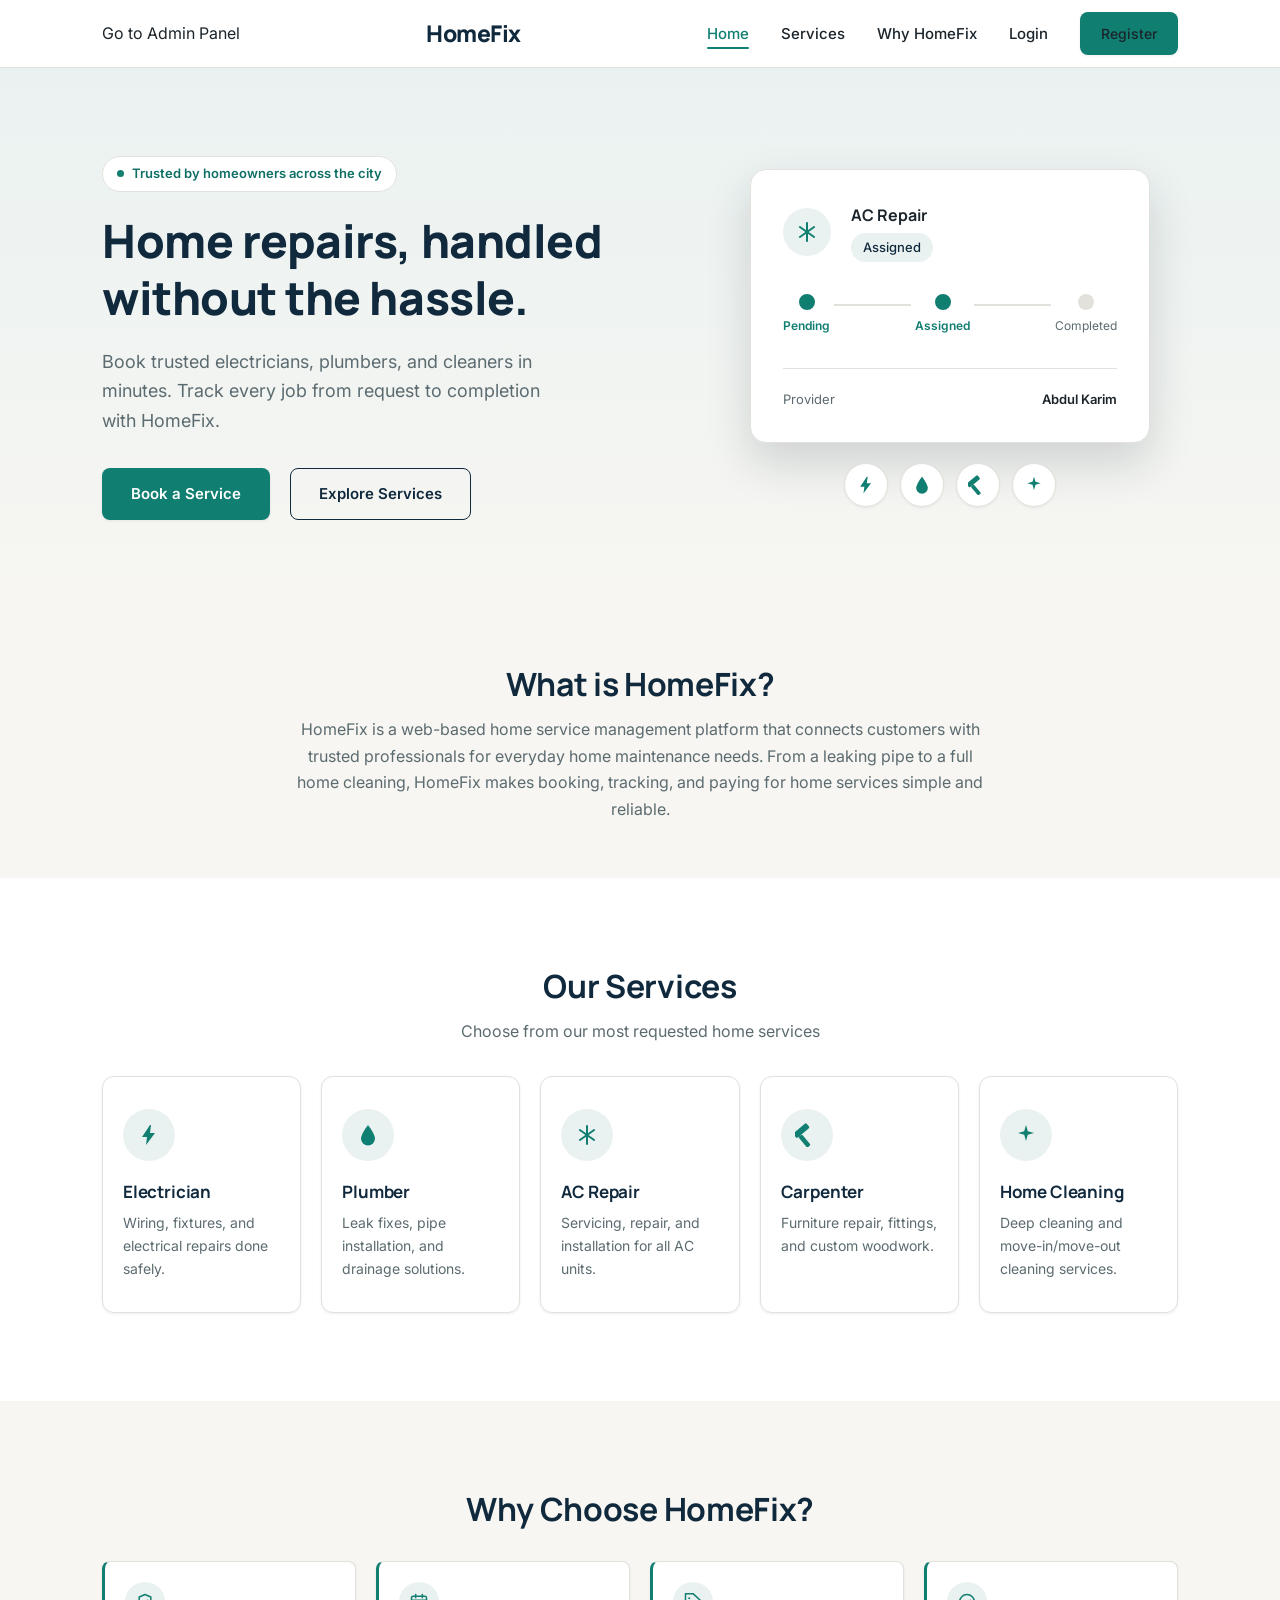
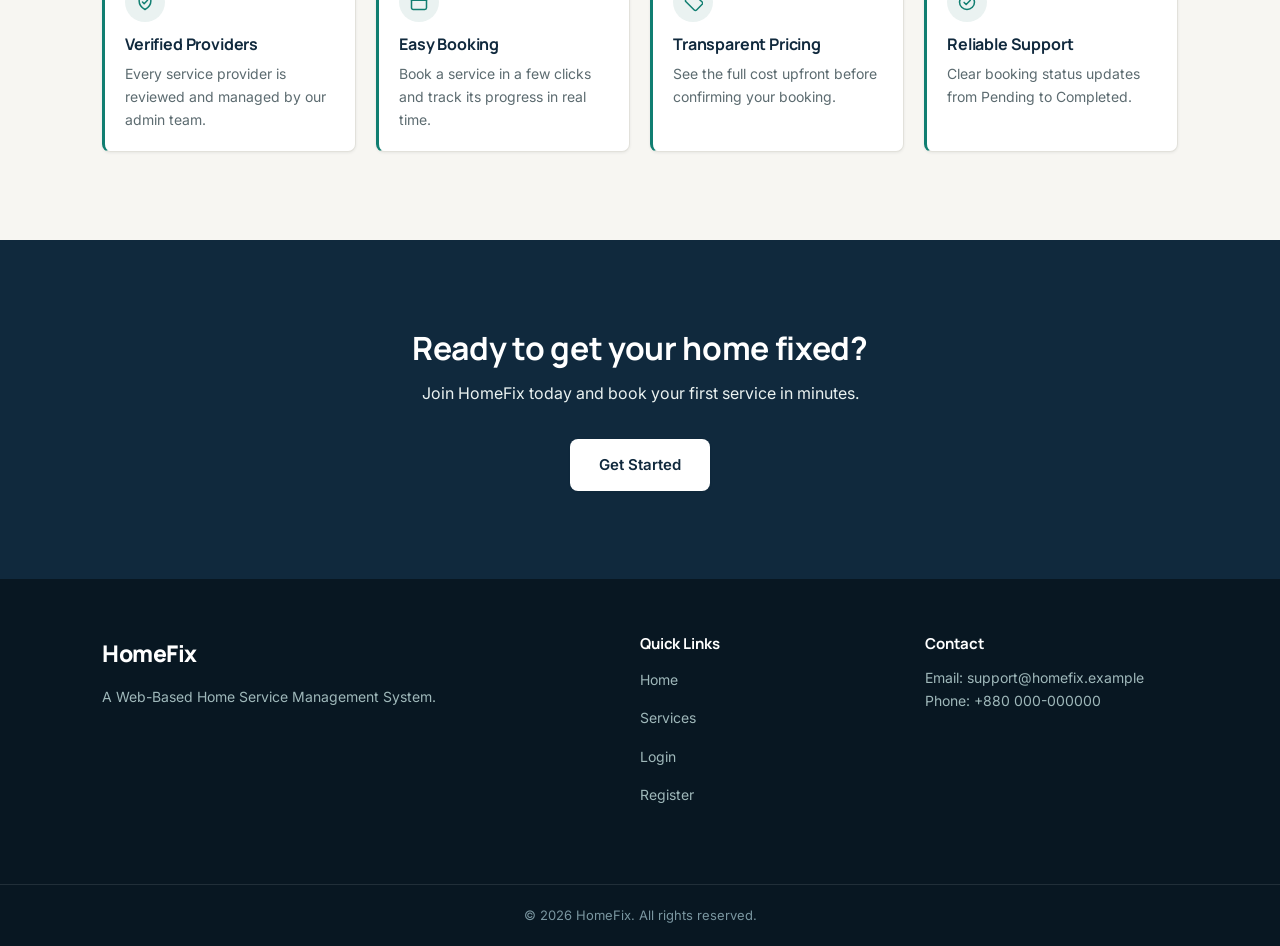
==== commit 8ec0dac6: "add navigation var" ====
--- a/index.html
+++ b/index.html
@@ -19,7 +19,7 @@
   <!-- ============================= -->
   <header class="site-header">
     <nav class="navbar">
-
+     <a href="admin.html">Go to Admin Panel</a>
       <!-- Logo / Site name -->
       <a href="index.html" class="logo">HomeFix</a>
 
